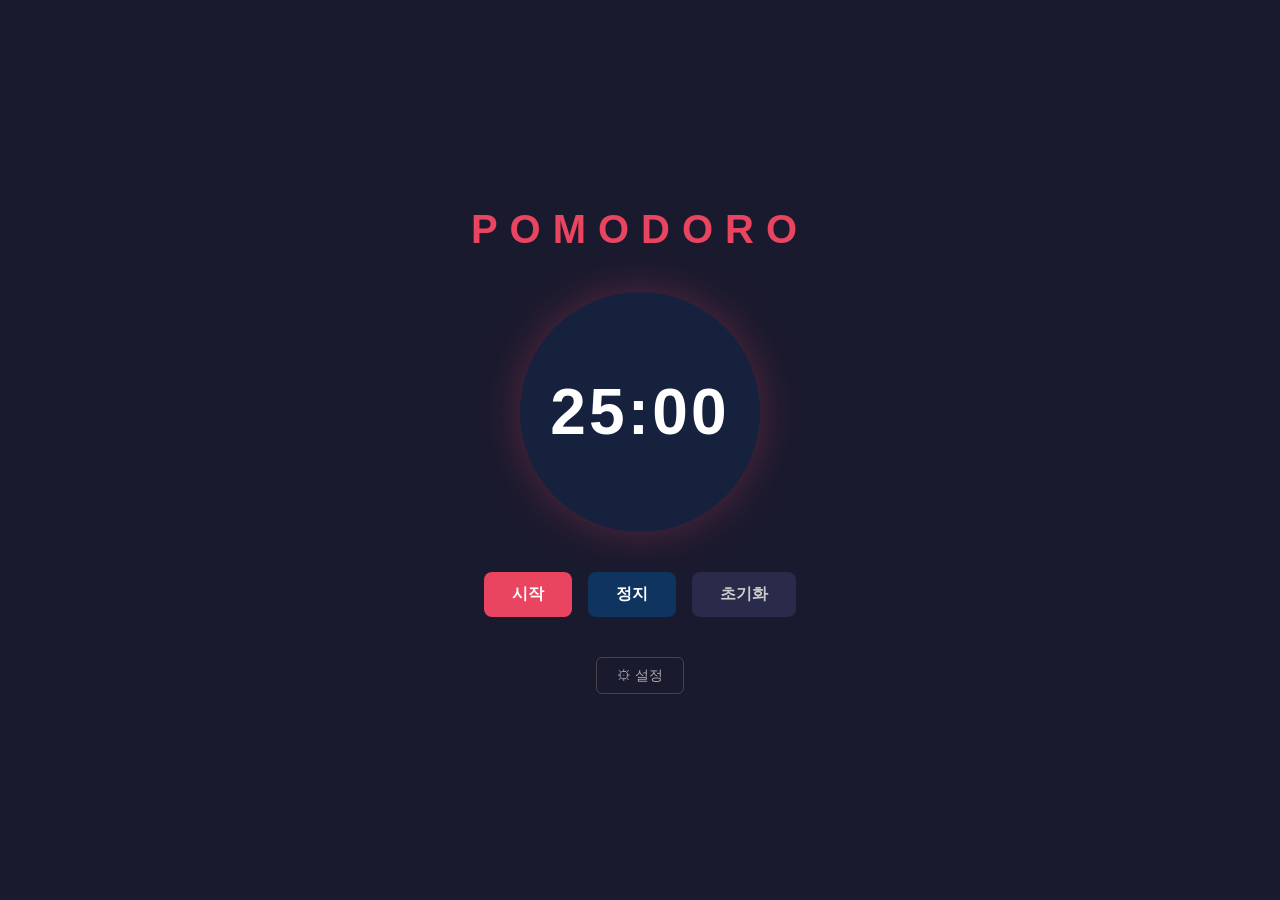
==== index.html @ d2994b4d "INIT" ====
<!DOCTYPE html>
<html lang="ko">
<head>
  <meta charset="UTF-8" />
  <meta name="viewport" content="width=device-width, initial-scale=1.0" />
  <title>Pomodoro</title>
  <link rel="stylesheet" href="index.css" />
</head>
<body>
  <div class="container">
    <h1>pomodoro</h1>

    <div class="timer">
      <span class="time">25:00</span>
    </div>

    <div class="controls">
      <button class="btn btn-start">시작</button>
      <button class="btn btn-stop">정지</button>
      <button class="btn btn-reset">초기화</button>
    </div>

    <a href="setting.html" class="btn-settings">⚙ 설정</a>
  </div>
  <script src="index.js"></script>
</body>
</html>
---- index.css ----
* {
  margin: 0;
  padding: 0;
  box-sizing: border-box;
}

body {
  font-family: 'Segoe UI', sans-serif;
  background-color: #1a1a2e;
  color: #eee;
  display: flex;
  justify-content: center;
  align-items: center;
  min-height: 100vh;
}

.container {
  display: flex;
  flex-direction: column;
  align-items: center;
  gap: 40px;
}

h1 {
  font-size: 2.5rem;
  letter-spacing: 0.3em;
  text-transform: uppercase;
  color: #e94560;
}

.timer {
  background-color: #16213e;
  border-radius: 50%;
  width: 240px;
  height: 240px;
  display: flex;
  justify-content: center;
  align-items: center;
  box-shadow: 0 0 40px rgba(233, 69, 96, 0.3);
}

.time {
  font-size: 4rem;
  font-weight: bold;
  letter-spacing: 0.05em;
  color: #fff;
}

.controls {
  display: flex;
  gap: 16px;
}

.btn {
  padding: 12px 28px;
  border: none;
  border-radius: 8px;
  font-size: 1rem;
  cursor: pointer;
  font-weight: 600;
  transition: transform 0.1s, opacity 0.2s;
}

.btn:hover {
  opacity: 0.85;
  transform: translateY(-1px);
}

.btn:active {
  transform: translateY(0);
}

.btn-start {
  background-color: #e94560;
  color: #fff;
}

.btn-stop {
  background-color: #0f3460;
  color: #fff;
}

.btn-reset {
  background-color: #2a2a4a;
  color: #ccc;
}

.btn-settings {
  background: none;
  border: 1px solid #444;
  color: #aaa;
  padding: 8px 20px;
  border-radius: 6px;
  font-size: 0.9rem;
  cursor: pointer;
  text-decoration: none;
  transition: color 0.2s, border-color 0.2s;
}

.btn-settings:hover {
  color: #fff;
  border-color: #e94560;
}
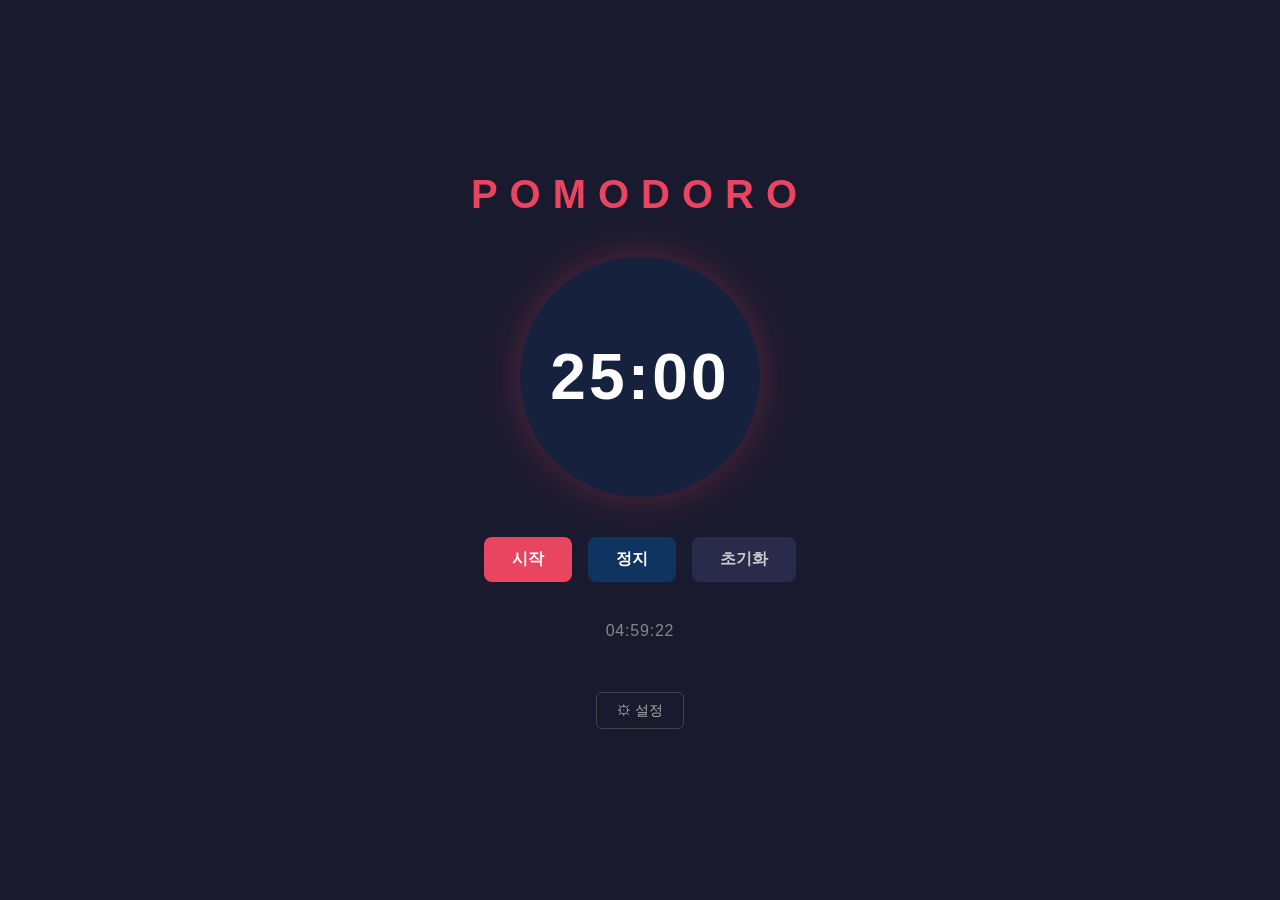
==== commit eb240c5c: "클로드 권한 설정 + 현재시간 표시" ====
--- a/index.html
+++ b/index.html
@@ -20,8 +20,20 @@
       <button class="btn btn-reset">초기화</button>
     </div>
 
+    <div class="current-time" id="currentTime"></div>
     <a href="setting.html" class="btn-settings">⚙ 설정</a>
   </div>
   <script src="index.js"></script>
+  <script>
+    function updateTime() {
+      const now = new Date();
+      const h = String(now.getHours()).padStart(2, '0');
+      const m = String(now.getMinutes()).padStart(2, '0');
+      const s = String(now.getSeconds()).padStart(2, '0');
+      document.getElementById('currentTime').textContent = `${h}:${m}:${s}`;
+    }
+    updateTime();
+    setInterval(updateTime, 1000);
+  </script>
 </body>
 </html>
--- a/index.css
+++ b/index.css
@@ -85,6 +85,13 @@
   color: #ccc;
 }
 
+.current-time {
+  font-size: 1rem;
+  color: #888;
+  margin-bottom: 12px;
+  letter-spacing: 0.05em;
+}
+
 .btn-settings {
   background: none;
   border: 1px solid #444;
